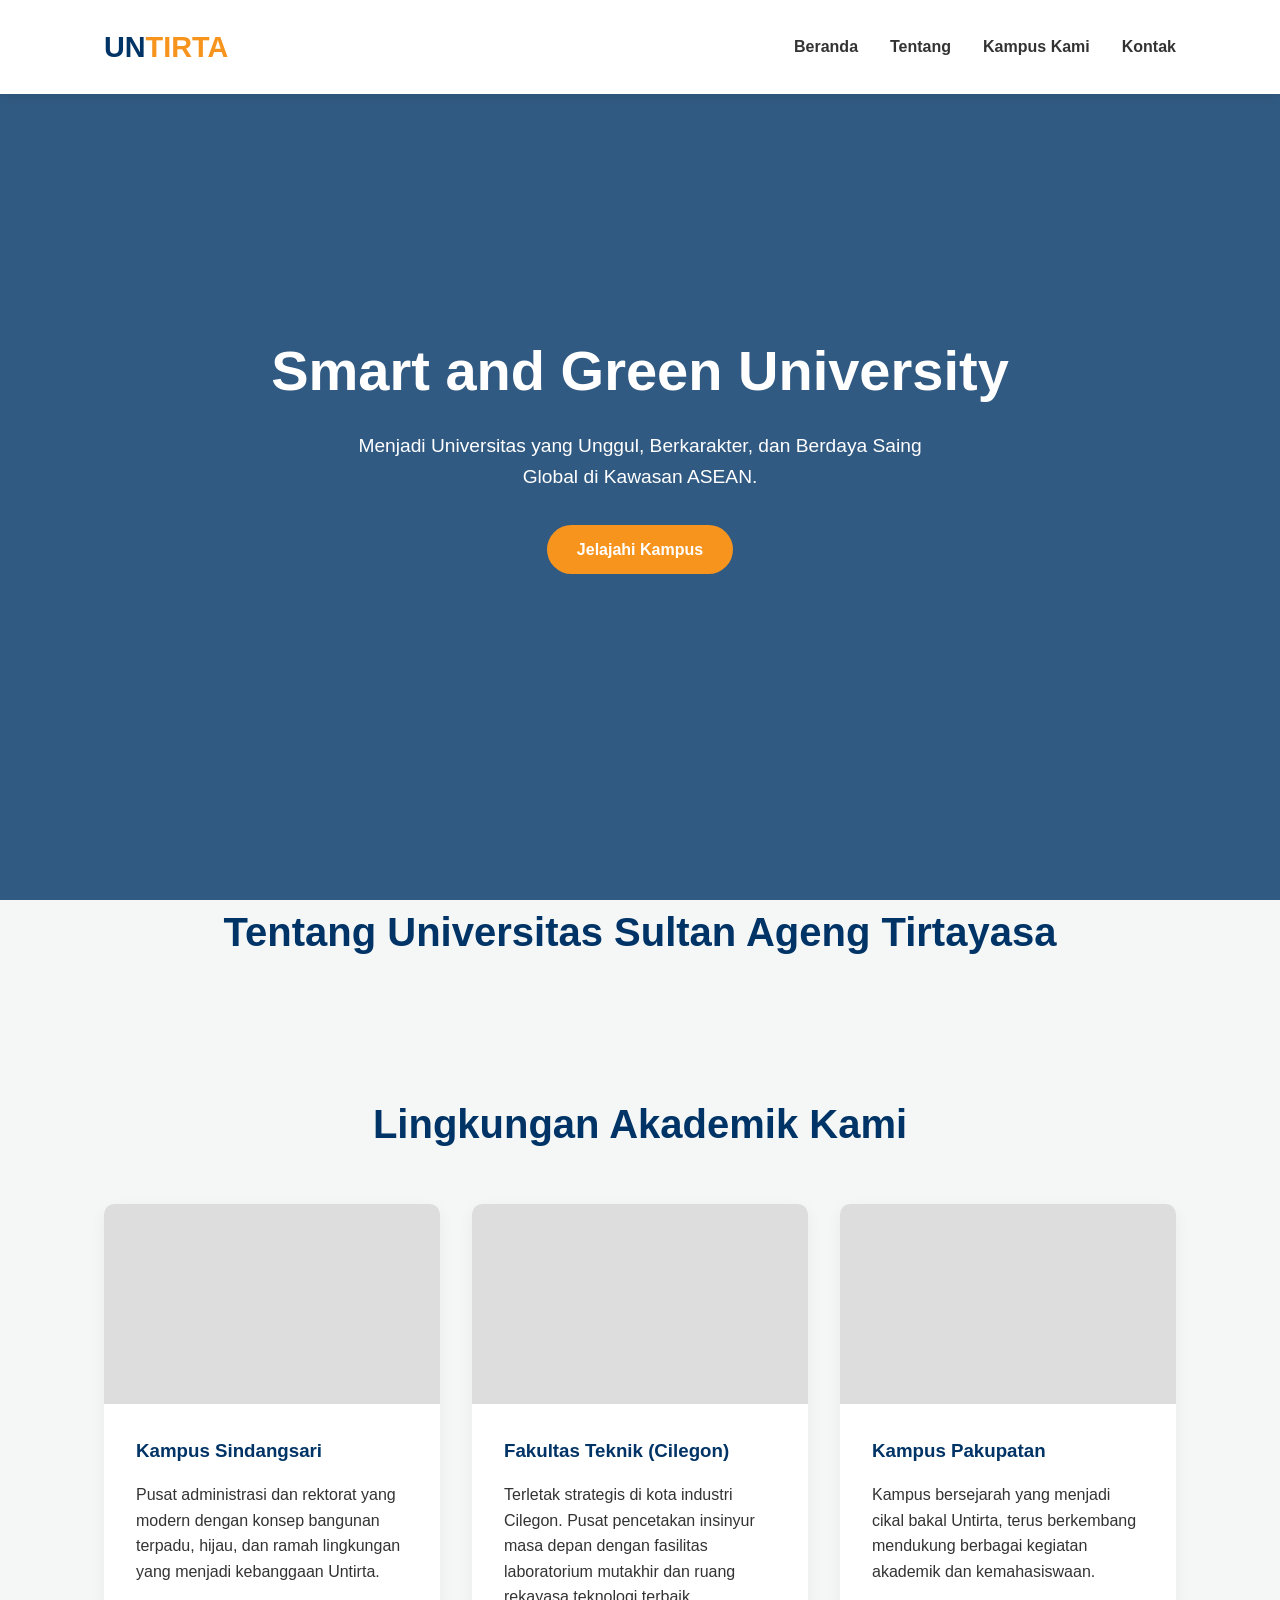
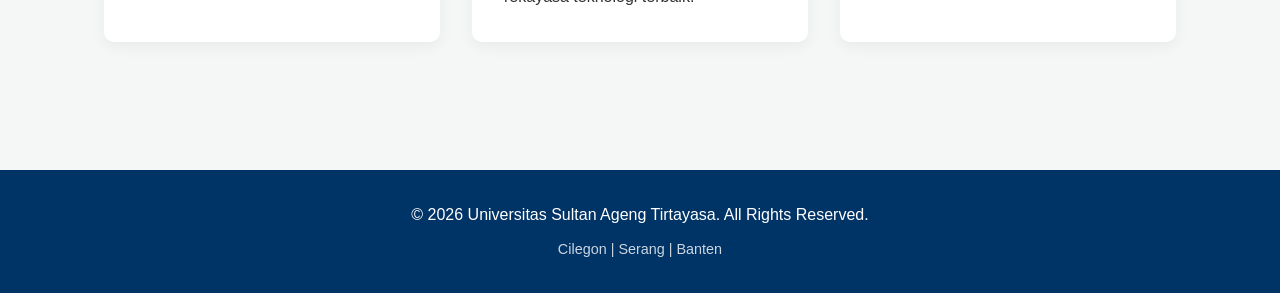
==== index.html @ 5fa29840 "Upload file bagian saya" ====
<!DOCTYPE html>
<html lang="id">
<head>
    <meta charset="UTF-8">
    <meta name="viewport" content="width=device-width, initial-scale=1.0">
    <title>Universitas Sultan Ageng Tirtayasa | UNTIRTA</title>
    <link rel="stylesheet" href="style.css">
</head>
<body>

    <header>
        <nav>
            <a href="#" class="logo">UN<span>TIRTA</span></a>
            <ul>
                <li><a href="#beranda">Beranda</a></li>
                <li><a href="#tentang">Tentang</a></li>
                <li><a href="#kampus">Kampus Kami</a></li>
                <li><a href="#kontak">Kontak</a></li>
            </ul>
        </nav>
    </header>

    <section id="beranda" class="hero">
        <h1>Smart and Green University</h1>
        <p>Menjadi Universitas yang Unggul, Berkarakter, dan Berdaya Saing Global di Kawasan ASEAN.</p>
        <a href="#kampus" class="btn">Jelajahi Kampus</a>
    </section>
    <section id="tentang" class="tentang-section">
        <h2 class="section-title">Tentang Universitas Sultan Ageng Tirtayasa</h2>
    </section>
    <section id="kampus" class="kampus-section">
        <h2 class="section-title">Lingkungan Akademik Kami</h2>
        
        <div class="kampus-grid">
            <div class="kampus-card">
                <div class="card-img img-sindangsari"></div>
                <div class="card-content">
                    <h3>Kampus Sindangsari</h3>
                    <p>Pusat administrasi dan rektorat yang modern dengan konsep bangunan terpadu, hijau, dan ramah lingkungan yang menjadi kebanggaan Untirta.</p>
                </div>
            </div>

            <div class="kampus-card">
                <div class="card-img img-teknik"></div>
                <div class="card-content">
                    <h3>Fakultas Teknik (Cilegon)</h3>
                    <p>Terletak strategis di kota industri Cilegon. Pusat pencetakan insinyur masa depan dengan fasilitas laboratorium mutakhir dan ruang rekayasa teknologi terbaik.</p>
                </div>
            </div>
            
            <div class="kampus-card">
                <div class="card-img img-sindangsari" style="filter: hue-rotate(45deg);"></div>
                <div class="card-content">
                    <h3>Kampus Pakupatan</h3>
                    <p>Kampus bersejarah yang menjadi cikal bakal Untirta, terus berkembang mendukung berbagai kegiatan akademik dan kemahasiswaan.</p>
                </div>
            </div>
        </div>
    </section>

    <footer>
        <p>&copy; 2026 Universitas Sultan Ageng Tirtayasa. All Rights Reserved.</p>
        <p style="font-size: 0.9em; margin-top: 10px; opacity: 0.8;">Cilegon | Serang | Banten</p>
    </footer>

</body>
</html>
---- style.css ----
/* CSS Reset & Variabel */
:root {
    --primary-color: #003366; /* Biru Untirta */
    --secondary-color: #f7941d; /* Oranye/Kuning Untirta */
    --light-bg: #f4f7f6;
    --text-color: #333;
}

* {
    margin: 0;
    padding: 0;
    box-sizing: border-box;
    font-family: 'Segoe UI', Tahoma, Geneva, Verdana, sans-serif;
}

body {
    background-color: var(--light-bg);
    color: var(--text-color);
    line-height: 1.6;
}

/* Navigasi */
header {
    background-color: white;
    box-shadow: 0 2px 10px rgba(0,0,0,0.1);
    position: fixed;
    width: 100%;
    z-index: 1000;
}

nav {
    display: flex;
    justify-content: space-between;
    align-items: center;
    padding: 1.5rem 5%;
    max-width: 1200px;
    margin: 0 auto;
}

.logo {
    font-size: 1.8rem;
    font-weight: 700;
    color: var(--primary-color);
    text-decoration: none;
}

.logo span {
    color: var(--secondary-color);
}

nav ul {
    list-style: none;
    display: flex;
    gap: 2rem;
}

nav ul li a {
    text-decoration: none;
    color: var(--text-color);
    font-weight: 600;
    transition: color 0.3s ease;
}

nav ul li a:hover {
    color: var(--secondary-color);
}

/* Hero Section */
.hero {
    background: linear-gradient(rgba(0, 51, 102, 0.8), rgba(0, 51, 102, 0.8)), url('https://images.unsplash.com/photo-1541339907198-e08756dedf3f?ixlib=rb-1.2.1&auto=format&fit=crop&w=1920&q=80') center/cover;
    height: 100vh;
    display: flex;
    flex-direction: column;
    justify-content: center;
    align-items: center;
    text-align: center;
    color: white;
    padding: 0 20px;
}

.hero h1 {
    font-size: 3.5rem;
    margin-bottom: 1rem;
    animation: fadeInDown 1s ease;
}

.hero p {
    font-size: 1.2rem;
    max-width: 600px;
    margin-bottom: 2rem;
    animation: fadeInUp 1s ease 0.5s;
    animation-fill-mode: both;
}

.btn {
    padding: 12px 30px;
    background-color: var(--secondary-color);
    color: white;
    text-decoration: none;
    border-radius: 25px;
    font-weight: bold;
    transition: transform 0.3s ease, background-color 0.3s ease;
    animation: fadeInUp 1s ease 0.8s;
    animation-fill-mode: both;
}

.btn:hover {
    background-color: #e08312;
    transform: translateY(-3px);
}

/* Kampus Section */
.kampus-section {
    padding: 5rem 5%;
    max-width: 1200px;
    margin: 0 auto;
}

.section-title {
    text-align: center;
    font-size: 2.5rem;
    color: var(--primary-color);
    margin-bottom: 3rem;
}

.kampus-grid {
    display: grid;
    grid-template-columns: repeat(auto-fit, minmax(300px, 1fr));
    gap: 2rem;
}

.kampus-card {
    background: white;
    border-radius: 10px;
    overflow: hidden;
    box-shadow: 0 5px 15px rgba(0,0,0,0.05);
    transition: transform 0.3s ease;
}

.kampus-card:hover {
    transform: translateY(-10px);
}

.card-img {
    height: 200px;
    background-color: #ddd;
    background-size: cover;
    background-position: center;
}

.img-sindangsari {
    background-image: url('https://images.unsplash.com/photo-1562774053-701939374585?ixlib=rb-1.2.1&auto=format&fit=crop&w=800&q=80');
}

.img-teknik {
    background-image: url('https://images.unsplash.com/photo-1581092160562-40aa08e78837?ixlib=rb-1.2.1&auto=format&fit=crop&w=800&q=80');
}

.card-content {
    padding: 2rem;
}

.card-content h3 {
    color: var(--primary-color);
    margin-bottom: 1rem;
}

/* Footer */
footer {
    background-color: var(--primary-color);
    color: white;
    text-align: center;
    padding: 2rem 5%;
    margin-top: 3rem;
}

/* Animasi Sederhana */
@keyframes fadeInDown {
    from { opacity: 0; transform: translateY(-30px); }
    to { opacity: 1; transform: translateY(0); }
}

@keyframes fadeInUp {
    from { opacity: 0; transform: translateY(30px); }
    to { opacity: 1; transform: translateY(0); }
}

/* Responsif untuk HP */
@media (max-width: 768px) {
    nav ul {
        display: none;
    }
    .hero h1 {
        font-size: 2.5rem;
    }
}
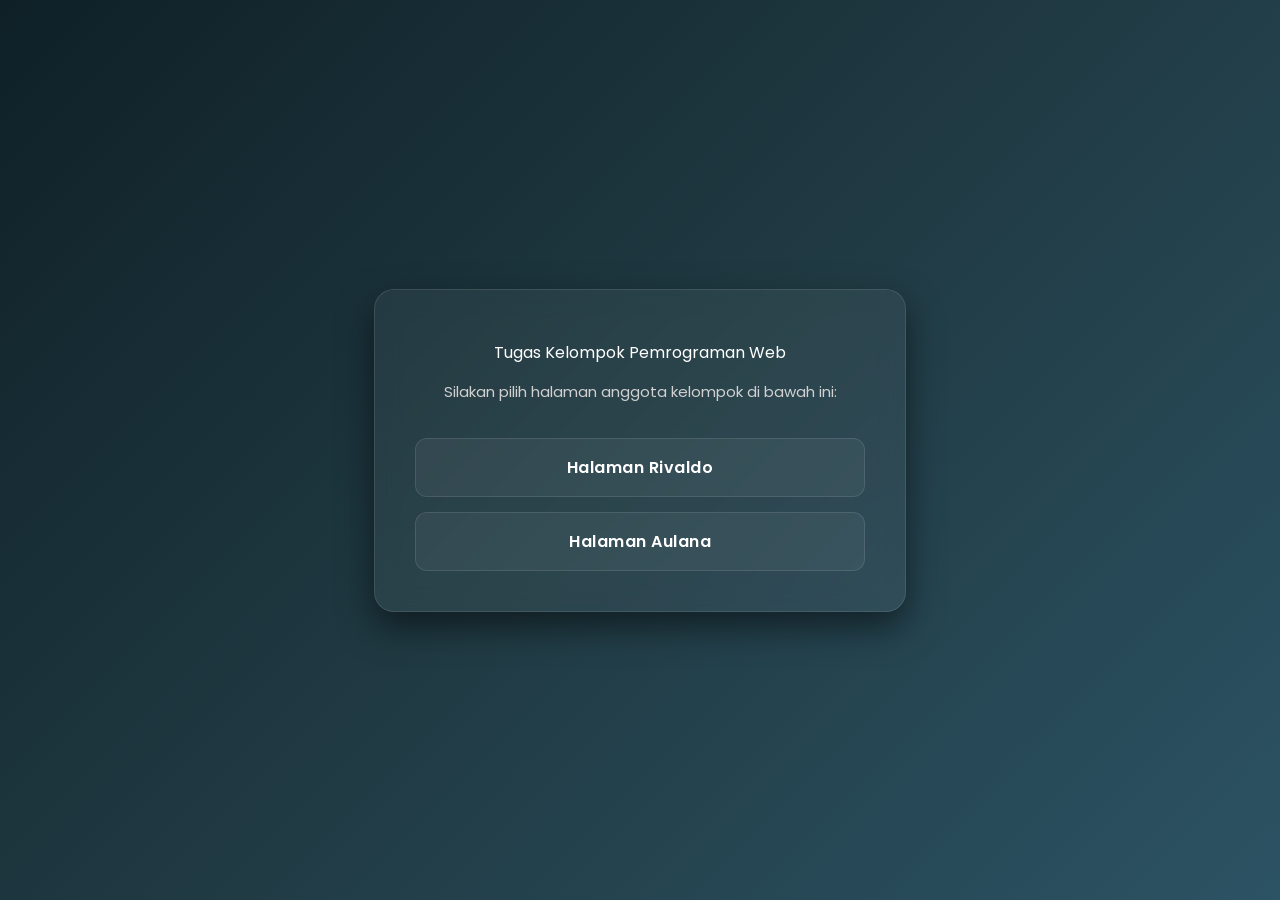
==== commit 28067b0e: "Mengubah nama beberapa file" ====
--- a/index.html
+++ b/index.html
@@ -3,65 +3,21 @@
 <head>
     <meta charset="UTF-8">
     <meta name="viewport" content="width=device-width, initial-scale=1.0">
-    <title>Universitas Sultan Ageng Tirtayasa | UNTIRTA</title>
+    <title>Tugas Kelompok Pemrograman Web</title>
     <link rel="stylesheet" href="style.css">
 </head>
 <body>
 
-    <header>
-        <nav>
-            <a href="#" class="logo">UN<span>TIRTA</span></a>
-            <ul>
-                <li><a href="#beranda">Beranda</a></li>
-                <li><a href="#tentang">Tentang</a></li>
-                <li><a href="#kampus">Kampus Kami</a></li>
-                <li><a href="#kontak">Kontak</a></li>
-            </ul>
-        </nav>
-    </header>
-
-    <section id="beranda" class="hero">
-        <h1>Smart and Green University</h1>
-        <p>Menjadi Universitas yang Unggul, Berkarakter, dan Berdaya Saing Global di Kawasan ASEAN.</p>
-        <a href="#kampus" class="btn">Jelajahi Kampus</a>
-    </section>
-    <section id="tentang" class="tentang-section">
-        <h2 class="section-title">Tentang Universitas Sultan Ageng Tirtayasa</h2>
-    </section>
-    <section id="kampus" class="kampus-section">
-        <h2 class="section-title">Lingkungan Akademik Kami</h2>
+    <div class="container">
+        <h1></h1>Tugas Kelompok Pemrograman Web</h1>
+        <p>Silakan pilih halaman anggota kelompok di bawah ini:</p>
         
-        <div class="kampus-grid">
-            <div class="kampus-card">
-                <div class="card-img img-sindangsari"></div>
-                <div class="card-content">
-                    <h3>Kampus Sindangsari</h3>
-                    <p>Pusat administrasi dan rektorat yang modern dengan konsep bangunan terpadu, hijau, dan ramah lingkungan yang menjadi kebanggaan Untirta.</p>
-                </div>
-            </div>
-
-            <div class="kampus-card">
-                <div class="card-img img-teknik"></div>
-                <div class="card-content">
-                    <h3>Fakultas Teknik (Cilegon)</h3>
-                    <p>Terletak strategis di kota industri Cilegon. Pusat pencetakan insinyur masa depan dengan fasilitas laboratorium mutakhir dan ruang rekayasa teknologi terbaik.</p>
-                </div>
-            </div>
+        <div class="btn-group">
+            <a href="Mu.html" class="btn"> Halaman Rivaldo</a>
             
-            <div class="kampus-card">
-                <div class="card-img img-sindangsari" style="filter: hue-rotate(45deg);"></div>
-                <div class="card-content">
-                    <h3>Kampus Pakupatan</h3>
-                    <p>Kampus bersejarah yang menjadi cikal bakal Untirta, terus berkembang mendukung berbagai kegiatan akademik dan kemahasiswaan.</p>
-                </div>
-            </div>
+            <a href="index.html" class="btn"> Halaman Aulana</a>
         </div>
-    </section>
-
-    <footer>
-        <p>&copy; 2026 Universitas Sultan Ageng Tirtayasa. All Rights Reserved.</p>
-        <p style="font-size: 0.9em; margin-top: 10px; opacity: 0.8;">Cilegon | Serang | Banten</p>
-    </footer>
+    </div>
 
 </body>
 </html>
--- a/style.css
+++ b/style.css
@@ -1,196 +1,69 @@
-/* CSS Reset & Variabel */
-:root {
-    --primary-color: #003366; /* Biru Untirta */
-    --secondary-color: #f7941d; /* Oranye/Kuning Untirta */
-    --light-bg: #f4f7f6;
-    --text-color: #333;
+@import url('https://fonts.googleapis.com/css2?family=Poppins:wght@400;600;700&display=swap');
+
+body {
+    font-family: 'Poppins', sans-serif;
+    background: linear-gradient(135deg, #0f2027, #203a43, #2c5364); 
+    color: #ffffff;
+    display: flex;
+    justify-content: center;
+    align-items: center;
+    height: 100vh;
+    margin: 0;
+    overflow: hidden;
 }
 
-* {
-    margin: 0;
-    padding: 0;
-    box-sizing: border-box;
-    font-family: 'Segoe UI', Tahoma, Geneva, Verdana, sans-serif;
+.container {
+    background: rgba(255, 255, 255, 0.05);
+    backdrop-filter: blur(12px);
+    -webkit-backdrop-filter: blur(12px);
+    padding: 40px;
+    border-radius: 20px;
+    border: 1px solid rgba(255, 255, 255, 0.1);
+    box-shadow: 0 15px 35px rgba(0,0,0,0.5);
+    text-align: center;
+    width: 85%;
+    max-width: 450px;
 }
 
-body {
-    background-color: var(--light-bg);
-    color: var(--text-color);
-    line-height: 1.6;
+h1 {
+    margin-top: 0;
+    font-size: 30px;
+    background: linear-gradient(to right, #00f2fe, #4facfe);
+    -webkit-background-clip: text;
+    background-clip: text; 
+    -webkit-text-fill-color: transparent;
+    margin-bottom: 10px;
 }
 
-/* Navigasi */
-header {
-    background-color: white;
-    box-shadow: 0 2px 10px rgba(0,0,0,0.1);
-    position: fixed;
-    width: 100%;
-    z-index: 1000;
+p {
+    color: #d1d1d1;
+    margin-bottom: 35px;
+    font-size: 15px;
 }
 
-nav {
-    display: flex;
-    justify-content: space-between;
-    align-items: center;
-    padding: 1.5rem 5%;
-    max-width: 1200px;
-    margin: 0 auto;
-}
-
-.logo {
-    font-size: 1.8rem;
-    font-weight: 700;
-    color: var(--primary-color);
-    text-decoration: none;
-}
-
-.logo span {
-    color: var(--secondary-color);
-}
-
-nav ul {
-    list-style: none;
-    display: flex;
-    gap: 2rem;
-}
-
-nav ul li a {
-    text-decoration: none;
-    color: var(--text-color);
-    font-weight: 600;
-    transition: color 0.3s ease;
-}
-
-nav ul li a:hover {
-    color: var(--secondary-color);
-}
-
-/* Hero Section */
-.hero {
-    background: linear-gradient(rgba(0, 51, 102, 0.8), rgba(0, 51, 102, 0.8)), url('https://images.unsplash.com/photo-1541339907198-e08756dedf3f?ixlib=rb-1.2.1&auto=format&fit=crop&w=1920&q=80') center/cover;
-    height: 100vh;
+.btn-group {
     display: flex;
     flex-direction: column;
-    justify-content: center;
-    align-items: center;
-    text-align: center;
-    color: white;
-    padding: 0 20px;
-}
-
-.hero h1 {
-    font-size: 3.5rem;
-    margin-bottom: 1rem;
-    animation: fadeInDown 1s ease;
-}
-
-.hero p {
-    font-size: 1.2rem;
-    max-width: 600px;
-    margin-bottom: 2rem;
-    animation: fadeInUp 1s ease 0.5s;
-    animation-fill-mode: both;
+    gap: 15px;
 }
 
 .btn {
-    padding: 12px 30px;
-    background-color: var(--secondary-color);
-    color: white;
     text-decoration: none;
-    border-radius: 25px;
-    font-weight: bold;
-    transition: transform 0.3s ease, background-color 0.3s ease;
-    animation: fadeInUp 1s ease 0.8s;
-    animation-fill-mode: both;
+    background: rgba(255, 255, 255, 0.05);
+    color: #ffffff;
+    padding: 16px 20px;
+    border-radius: 12px;
+    font-weight: 600;
+    font-size: 16px;
+    transition: all 0.3s ease;
+    border: 1px solid rgba(255, 255, 255, 0.1);
+    letter-spacing: 0.5px;
 }
 
 .btn:hover {
-    background-color: #e08312;
-    transform: translateY(-3px);
-}
-
-/* Kampus Section */
-.kampus-section {
-    padding: 5rem 5%;
-    max-width: 1200px;
-    margin: 0 auto;
-}
-
-.section-title {
-    text-align: center;
-    font-size: 2.5rem;
-    color: var(--primary-color);
-    margin-bottom: 3rem;
-}
-
-.kampus-grid {
-    display: grid;
-    grid-template-columns: repeat(auto-fit, minmax(300px, 1fr));
-    gap: 2rem;
-}
-
-.kampus-card {
-    background: white;
-    border-radius: 10px;
-    overflow: hidden;
-    box-shadow: 0 5px 15px rgba(0,0,0,0.05);
-    transition: transform 0.3s ease;
-}
-
-.kampus-card:hover {
-    transform: translateY(-10px);
-}
-
-.card-img {
-    height: 200px;
-    background-color: #ddd;
-    background-size: cover;
-    background-position: center;
-}
-
-.img-sindangsari {
-    background-image: url('https://images.unsplash.com/photo-1562774053-701939374585?ixlib=rb-1.2.1&auto=format&fit=crop&w=800&q=80');
-}
-
-.img-teknik {
-    background-image: url('https://images.unsplash.com/photo-1581092160562-40aa08e78837?ixlib=rb-1.2.1&auto=format&fit=crop&w=800&q=80');
-}
-
-.card-content {
-    padding: 2rem;
-}
-
-.card-content h3 {
-    color: var(--primary-color);
-    margin-bottom: 1rem;
-}
-
-/* Footer */
-footer {
-    background-color: var(--primary-color);
-    color: white;
-    text-align: center;
-    padding: 2rem 5%;
-    margin-top: 3rem;
-}
-
-/* Animasi Sederhana */
-@keyframes fadeInDown {
-    from { opacity: 0; transform: translateY(-30px); }
-    to { opacity: 1; transform: translateY(0); }
-}
-
-@keyframes fadeInUp {
-    from { opacity: 0; transform: translateY(30px); }
-    to { opacity: 1; transform: translateY(0); }
-}
-
-/* Responsif untuk HP */
-@media (max-width: 768px) {
-    nav ul {
-        display: none;
-    }
-    .hero h1 {
-        font-size: 2.5rem;
-    }
+    background: linear-gradient(135deg, #00f2fe 0%, #4facfe 100%);
+    color: #000000;
+    transform: translateY(-5px);
+    box-shadow: 0 10px 20px rgba(79, 172, 254, 0.4);
+    border-color: transparent;
 }
